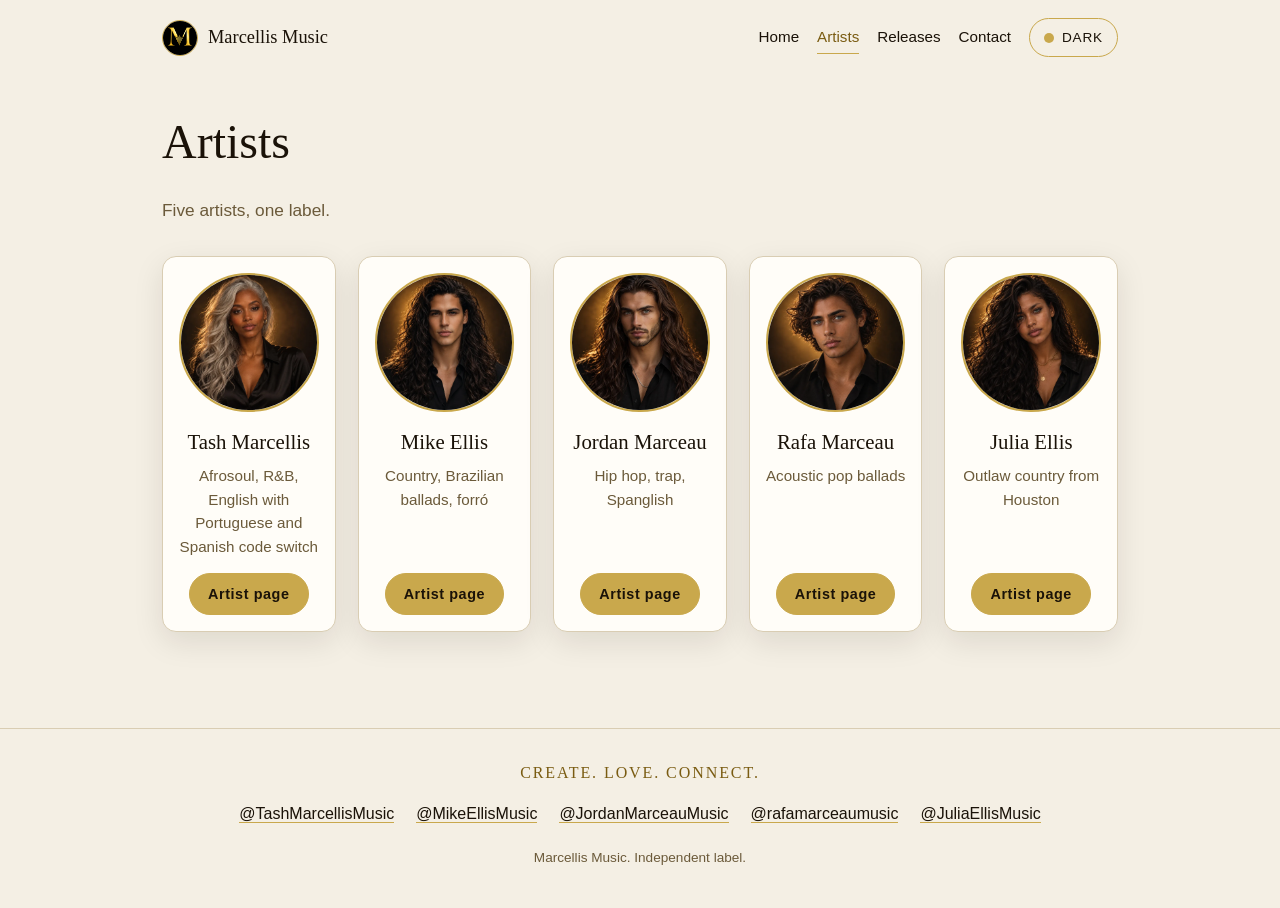
==== artists.html @ 4c7fc593 "Expand to full label site: artist pages, releases from releases.json, contact Co-Authored-By: Claude" ====
<!DOCTYPE html>
<html lang="en" data-theme="light">
<head>
<meta charset="utf-8">
<meta name="viewport" content="width=device-width, initial-scale=1">
<title>Artists | Marcellis Music</title>
<meta name="description" content="The artists of Marcellis Music.">
<link rel="icon" type="image/png" href="[data-uri]">
<script>
  try { if (localStorage.getItem('itsmarcellismusic-theme') === 'dark') document.documentElement.setAttribute('data-theme', 'dark'); } catch (e) {}
</script>
<link rel="stylesheet" href="style.css">
</head>
<body>
<header class="topbar">
  <a class="brand" href="index.html"><img src="assets/logo.png" alt="" width="36" height="36">Marcellis Music</a>
  <div class="nav-row">
    <nav class="site-nav" aria-label="Main"><a href="index.html">Home</a><a href="artists.html" aria-current="page">Artists</a><a href="releases.html">Releases</a><a href="contact.html">Contact</a></nav>
    <button class="theme-toggle" id="themeToggle" type="button" aria-label="Switch to dark theme"><span class="dot"></span><span id="themeLabel">Dark</span></button>
  </div>
</header>

<main>
  <section style="margin-top:24px">
    <h1 class="page-title">Artists</h1>
    <p class="lead">Five artists, one label.</p>
  </section>
  <section style="margin-top:32px">
    <div class="artists"><article class="artist">
        <div class="photo"><img src="assets/tash.webp" alt="Tash Marcellis" width="800" height="800" loading="lazy" onerror="this.parentNode.classList.add('missing');this.remove()"><span class="initials">TM</span></div>
        <h3><a href="tash-marcellis.html">Tash Marcellis</a></h3>
        <p class="genre">Afrosoul, R&amp;B, English with Portuguese and Spanish code switch</p>
        <a class="btn" href="tash-marcellis.html">Artist page</a>
      </article>
      <article class="artist">
        <div class="photo"><img src="assets/mike.webp" alt="Mike Ellis" width="800" height="800" loading="lazy" onerror="this.parentNode.classList.add('missing');this.remove()"><span class="initials">ME</span></div>
        <h3><a href="mike-ellis.html">Mike Ellis</a></h3>
        <p class="genre">Country, Brazilian ballads, forró</p>
        <a class="btn" href="mike-ellis.html">Artist page</a>
      </article>
      <article class="artist">
        <div class="photo"><img src="assets/jordan.webp" alt="Jordan Marceau" width="800" height="800" loading="lazy" onerror="this.parentNode.classList.add('missing');this.remove()"><span class="initials">JM</span></div>
        <h3><a href="jordan-marceau.html">Jordan Marceau</a></h3>
        <p class="genre">Hip hop, trap, Spanglish</p>
        <a class="btn" href="jordan-marceau.html">Artist page</a>
      </article>
      <article class="artist">
        <div class="photo"><img src="assets/rafa.webp" alt="Rafa Marceau" width="800" height="800" loading="lazy" onerror="this.parentNode.classList.add('missing');this.remove()"><span class="initials">RM</span></div>
        <h3><a href="rafa-marceau.html">Rafa Marceau</a></h3>
        <p class="genre">Acoustic pop ballads</p>
        <a class="btn" href="rafa-marceau.html">Artist page</a>
      </article>
      <article class="artist">
        <div class="photo"><img src="assets/julia.webp" alt="Julia Ellis" width="800" height="800" loading="lazy" onerror="this.parentNode.classList.add('missing');this.remove()"><span class="initials">JE</span></div>
        <h3><a href="julia-ellis.html">Julia Ellis</a></h3>
        <p class="genre">Outlaw country from Houston</p>
        <a class="btn" href="julia-ellis.html">Artist page</a>
      </article></div>
  </section>
</main>

<footer>
  <div class="footer-inner">
    <p class="motto">Create. Love. Connect.</p>
    <ul class="handles"><li><a href="https://www.youtube.com/@TashMarcellisMusic" target="_blank" rel="noopener">@TashMarcellisMusic</a></li><li><a href="https://www.youtube.com/@MikeEllisMusic" target="_blank" rel="noopener">@MikeEllisMusic</a></li><li><a href="https://www.youtube.com/@JordanMarceauMusic" target="_blank" rel="noopener">@JordanMarceauMusic</a></li><li><a href="https://www.youtube.com/@rafamarceaumusic" target="_blank" rel="noopener">@rafamarceaumusic</a></li><li><a href="https://www.youtube.com/@JuliaEllisMusic" target="_blank" rel="noopener">@JuliaEllisMusic</a></li></ul>
    <p class="copy">Marcellis Music. Independent label.</p>
  </div>
</footer>
<script src="site.js"></script>
</body>
</html>
---- style.css ----
:root {
  --bg: #f4efe4;
  --card: #fffdf8;
  --ink: #1a1208;
  --dim: #6b5a3a;
  --hair: #d9cdb3;
  --gold: #c9a84c;
  --gold-ink: #7a5c12;
  --tile: #1a1208;
  --shadow: 0 10px 30px rgba(26, 18, 8, 0.10);
}
[data-theme="dark"] {
  --bg: #1a1208;
  --card: #241a0c;
  --ink: #f1e8d6;
  --dim: #b8a684;
  --hair: #3d2e14;
  --gold: #c9a84c;
  --gold-ink: #e0c060;
  --tile: #0f0a03;
  --shadow: 0 10px 30px rgba(0, 0, 0, 0.45);
}
* { box-sizing: border-box; }
html { scroll-behavior: smooth; }
body {
  margin: 0;
  background: var(--bg);
  color: var(--ink);
  font-family: "Helvetica Neue", Helvetica, Arial, sans-serif;
  line-height: 1.55;
  -webkit-font-smoothing: antialiased;
}
h1, h2, h3 { font-family: Georgia, "Times New Roman", serif; font-weight: 400; margin: 0; }
a { color: var(--gold-ink); }

.topbar {
  display: flex;
  justify-content: space-between;
  gap: 12px;
  flex-wrap: wrap;
  align-items: center;
  max-width: 1060px;
  margin: 0 auto;
  padding: 18px clamp(20px, 5vw, 52px) 0;
}
.theme-toggle {
  display: inline-flex;
  align-items: center;
  gap: 8px;
  border: 1px solid var(--gold);
  background: transparent;
  color: var(--ink);
  font: inherit;
  font-size: 0.85rem;
  letter-spacing: 0.06em;
  text-transform: uppercase;
  padding: 8px 14px;
  border-radius: 999px;
  cursor: pointer;
}
.theme-toggle:hover { background: var(--gold); color: #1a1208; }
.theme-toggle .dot { width: 10px; height: 10px; border-radius: 50%; background: var(--gold); }

main {
  max-width: 1060px;
  margin: 0 auto;
  padding: 24px clamp(20px, 5vw, 52px) 48px;
}
section { margin-top: 72px; }
.section-title {
  font-size: 1.9rem;
  color: var(--gold-ink);
  margin-bottom: 24px;
  padding-bottom: 10px;
  border-bottom: 1px solid var(--hair);
}

.hero { text-align: center; padding-top: 24px; }
.logo-tile {
  width: 180px;
  height: 180px;
  margin: 0 auto 20px;
  border-radius: 50%;
  background: var(--tile);
  border: 2px solid var(--gold);
  box-shadow: var(--shadow);
  overflow: hidden;
  display: flex;
  align-items: center;
  justify-content: center;
}
.logo-tile img { width: 100%; height: 100%; object-fit: cover; display: block; }
.hero h1 {
  font-size: clamp(2.4rem, 6vw, 3.6rem);
  letter-spacing: 0.04em;
  color: var(--ink);
}
.hero .bio {
  max-width: 640px;
  margin: 14px auto 0;
  color: var(--dim);
  font-size: 1.05rem;
}
.hero .motto {
  margin: 14px 0 0;
  font-family: Georgia, "Times New Roman", serif;
  font-size: 1.15rem;
  letter-spacing: 0.12em;
  text-transform: uppercase;
  color: var(--gold-ink);
}
.actions {
  display: flex;
  flex-wrap: wrap;
  justify-content: center;
  gap: 12px;
  margin-top: 28px;
}
.btn {
  display: inline-block;
  padding: 12px 26px;
  border-radius: 999px;
  border: 1px solid var(--gold);
  background: var(--gold);
  color: #1a1208;
  text-decoration: none;
  font-weight: 600;
  letter-spacing: 0.04em;
  min-width: 130px;
  text-align: center;
}
.btn.ghost { background: transparent; color: var(--ink); }
.btn:hover { filter: brightness(1.08); }

.artists {
  display: grid;
  grid-template-columns: repeat(auto-fill, minmax(170px, 1fr));
  gap: 22px;
}
.artist {
  background: var(--card);
  border: 1px solid var(--hair);
  border-radius: 14px;
  padding: 16px;
  text-align: center;
  box-shadow: var(--shadow);
  display: flex;
  flex-direction: column;
}
.artist .btn { align-self: center; }
.photo {
  position: relative;
  width: 100%;
  aspect-ratio: 1 / 1;
  border-radius: 50%;
  overflow: hidden;
  border: 2px solid var(--gold);
  background: var(--gold);
  margin-bottom: 14px;
}
.photo img { width: 100%; height: 100%; object-fit: cover; display: block; }
.photo .initials {
  display: none;
  position: absolute;
  inset: 0;
  align-items: center;
  justify-content: center;
  font-family: Georgia, "Times New Roman", serif;
  font-size: 2.6rem;
  color: #1a1208;
}
.photo.missing .initials { display: flex; }
.artist h3 { font-size: 1.3rem; }
.artist .genre { margin: 6px 0 14px; color: var(--dim); font-size: 0.95rem; flex: 1; }
.artist .btn { padding: 9px 18px; min-width: 0; font-size: 0.9rem; }

.video {
  position: relative;
  width: 100%;
  aspect-ratio: 16 / 9;
  background: #000;
  border-radius: 14px;
  overflow: hidden;
  border: 1px solid var(--hair);
  box-shadow: var(--shadow);
}
.video iframe { position: absolute; inset: 0; width: 100%; height: 100%; border: 0; }
.video-caption { margin: 12px 0 0; color: var(--dim); }

footer {
  border-top: 1px solid var(--hair);
  margin-top: 48px;
}
.footer-inner {
  max-width: 1060px;
  margin: 0 auto;
  padding: 32px clamp(20px, 5vw, 52px) 40px;
  text-align: center;
}
.footer-inner .motto {
  font-family: Georgia, "Times New Roman", serif;
  letter-spacing: 0.12em;
  text-transform: uppercase;
  color: var(--gold-ink);
  margin: 0 0 16px;
}
.handles {
  list-style: none;
  padding: 0;
  margin: 0;
  display: flex;
  flex-wrap: wrap;
  justify-content: center;
  gap: 8px 22px;
}
.handles a { color: var(--ink); text-decoration: none; border-bottom: 1px solid var(--gold); }
.handles a:hover { color: var(--gold-ink); }
.copy { margin: 20px 0 0; color: var(--dim); font-size: 0.85rem; }

@media (max-width: 600px) {
  .topbar { padding: 14px 20px 0; }
  main { padding: 16px 20px 40px; }
  .footer-inner { padding: 28px 20px 36px; }
  section { margin-top: 52px; }
  .logo-tile { width: 140px; height: 140px; }
  .artists { grid-template-columns: repeat(auto-fill, minmax(150px, 1fr)); gap: 14px; }
  .artist { padding: 12px; }
  .btn { min-width: 0; }
}

.brand { display: flex; align-items: center; gap: 10px; color: var(--ink); text-decoration: none; font-family: Georgia, "Times New Roman", serif; font-size: 1.15rem; }
.brand img { width: 36px; height: 36px; border-radius: 50%; background: var(--tile); border: 1px solid var(--gold); }
.site-nav { display: flex; flex-wrap: wrap; align-items: center; gap: 6px 18px; }
.site-nav a { color: var(--ink); text-decoration: none; font-size: 0.95rem; padding: 4px 0; border-bottom: 1px solid transparent; }
.site-nav a:hover, .site-nav a[aria-current="page"] { border-bottom-color: var(--gold); color: var(--gold-ink); }
.nav-row { display: flex; align-items: center; gap: 18px; flex-wrap: wrap; }
.page-title { font-size: clamp(2rem, 5vw, 3rem); margin-bottom: 12px; }
.lead { color: var(--dim); font-size: 1.08rem; max-width: 680px; }
.prose p { max-width: 680px; }
.artist h3 a { color: inherit; text-decoration: none; }
.artist-hero { display: grid; grid-template-columns: minmax(180px, 280px) 1fr; gap: clamp(20px, 4vw, 44px); align-items: center; }
.artist-hero .photo { margin: 0; }
.release-list { display: grid; grid-template-columns: repeat(auto-fill, minmax(220px, 1fr)); gap: 22px; }
.release { background: var(--card); border: 1px solid var(--hair); border-radius: 14px; padding: 14px; box-shadow: var(--shadow); display: flex; flex-direction: column; gap: 6px; }
.cover { aspect-ratio: 1 / 1; border-radius: 10px; background: var(--tile); border: 1px solid var(--gold); overflow: hidden; display: flex; align-items: center; justify-content: center; color: var(--gold); font-family: Georgia, "Times New Roman", serif; text-align: center; padding: 10px; margin-bottom: 6px; }
.cover img { width: 100%; height: 100%; object-fit: cover; display: block; }
.release h3 { font-size: 1.2rem; }
.release .meta { color: var(--dim); font-size: 0.92rem; margin: 0; }
.release .btn { align-self: flex-start; padding: 8px 18px; min-width: 0; font-size: 0.9rem; margin-top: auto; }
.filters { display: flex; flex-wrap: wrap; gap: 8px; margin-bottom: 22px; }
.filters button { font: inherit; font-size: 0.9rem; padding: 7px 14px; border-radius: 999px; border: 1px solid var(--gold); background: transparent; color: var(--ink); cursor: pointer; }
.filters button[aria-pressed="true"] { background: var(--gold); color: #1a1208; }
.contact-list { list-style: none; padding: 0; margin: 0; display: grid; gap: 14px; grid-template-columns: repeat(auto-fill, minmax(260px, 1fr)); }
.contact-list li { background: var(--card); border: 1px solid var(--hair); border-radius: 14px; padding: 16px 18px; }
.contact-list strong { display: block; font-family: Georgia, "Times New Roman", serif; font-weight: 400; font-size: 1.15rem; }
.empty { color: var(--dim); }
@media (max-width: 600px) {
  .artist-hero { grid-template-columns: 1fr; text-align: center; }
  .artist-hero .photo { max-width: 240px; margin: 0 auto; }
  .artist-hero .actions { justify-content: center; }
}
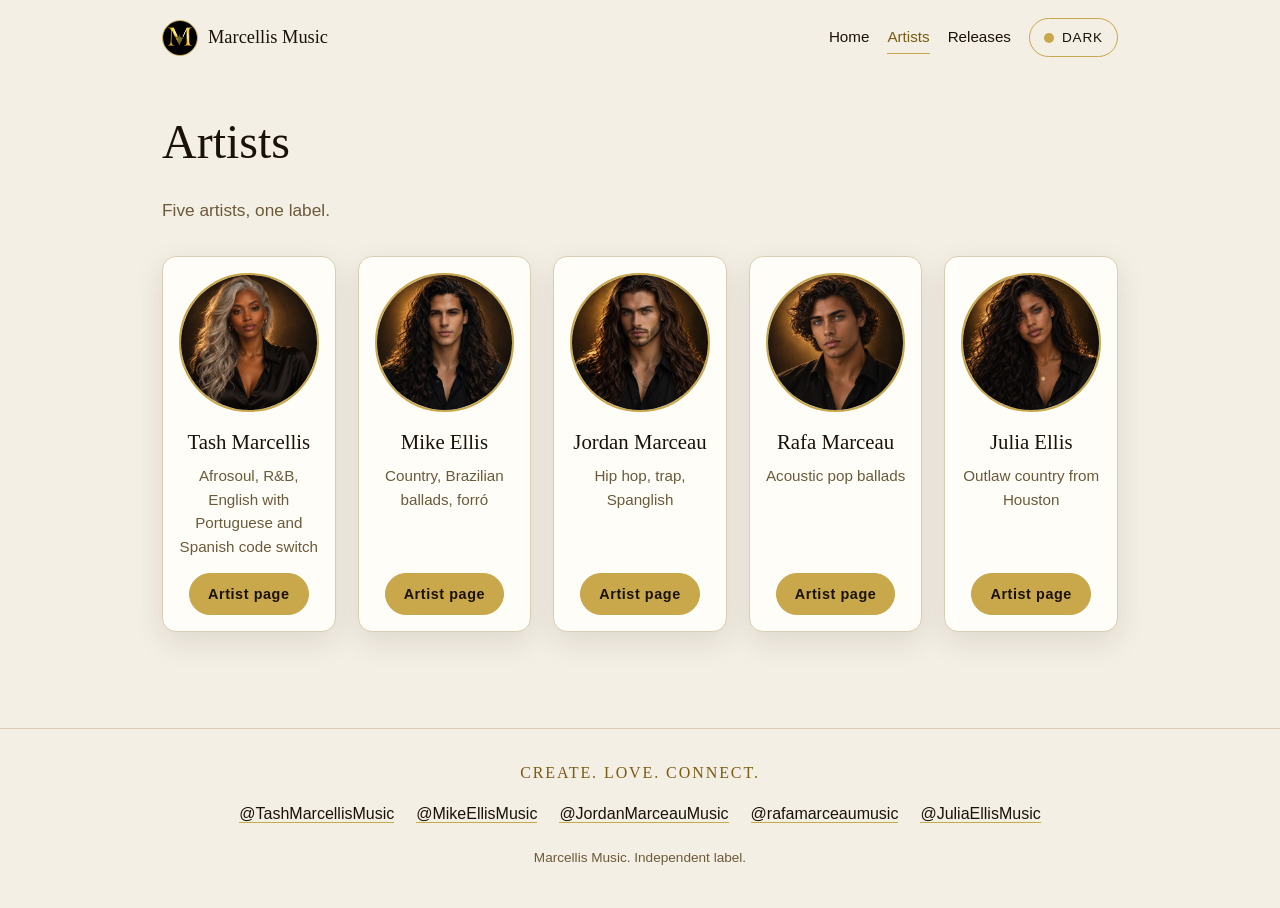
==== commit 1e4b14b6: "Remove the Contact page; /contact redirects to Home Co-Authored-By: Claude Opus 5.5 <noreply@anthrop" ====
--- a/artists.html
+++ b/artists.html
@@ -15,7 +15,7 @@
 <header class="topbar">
   <a class="brand" href="index.html"><img src="assets/logo.png" alt="" width="36" height="36">Marcellis Music</a>
   <div class="nav-row">
-    <nav class="site-nav" aria-label="Main"><a href="index.html">Home</a><a href="artists.html" aria-current="page">Artists</a><a href="releases.html">Releases</a><a href="contact.html">Contact</a></nav>
+    <nav class="site-nav" aria-label="Main"><a href="index.html">Home</a><a href="artists.html" aria-current="page">Artists</a><a href="releases.html">Releases</a></nav>
     <button class="theme-toggle" id="themeToggle" type="button" aria-label="Switch to dark theme"><span class="dot"></span><span id="themeLabel">Dark</span></button>
   </div>
 </header>
--- a/style.css
+++ b/style.css
@@ -250,9 +250,6 @@
 .filters { display: flex; flex-wrap: wrap; gap: 8px; margin-bottom: 22px; }
 .filters button { font: inherit; font-size: 0.9rem; padding: 7px 14px; border-radius: 999px; border: 1px solid var(--gold); background: transparent; color: var(--ink); cursor: pointer; }
 .filters button[aria-pressed="true"] { background: var(--gold); color: #1a1208; }
-.contact-list { list-style: none; padding: 0; margin: 0; display: grid; gap: 14px; grid-template-columns: repeat(auto-fill, minmax(260px, 1fr)); }
-.contact-list li { background: var(--card); border: 1px solid var(--hair); border-radius: 14px; padding: 16px 18px; }
-.contact-list strong { display: block; font-family: Georgia, "Times New Roman", serif; font-weight: 400; font-size: 1.15rem; }
 .empty { color: var(--dim); }
 @media (max-width: 600px) {
   .artist-hero { grid-template-columns: 1fr; text-align: center; }
